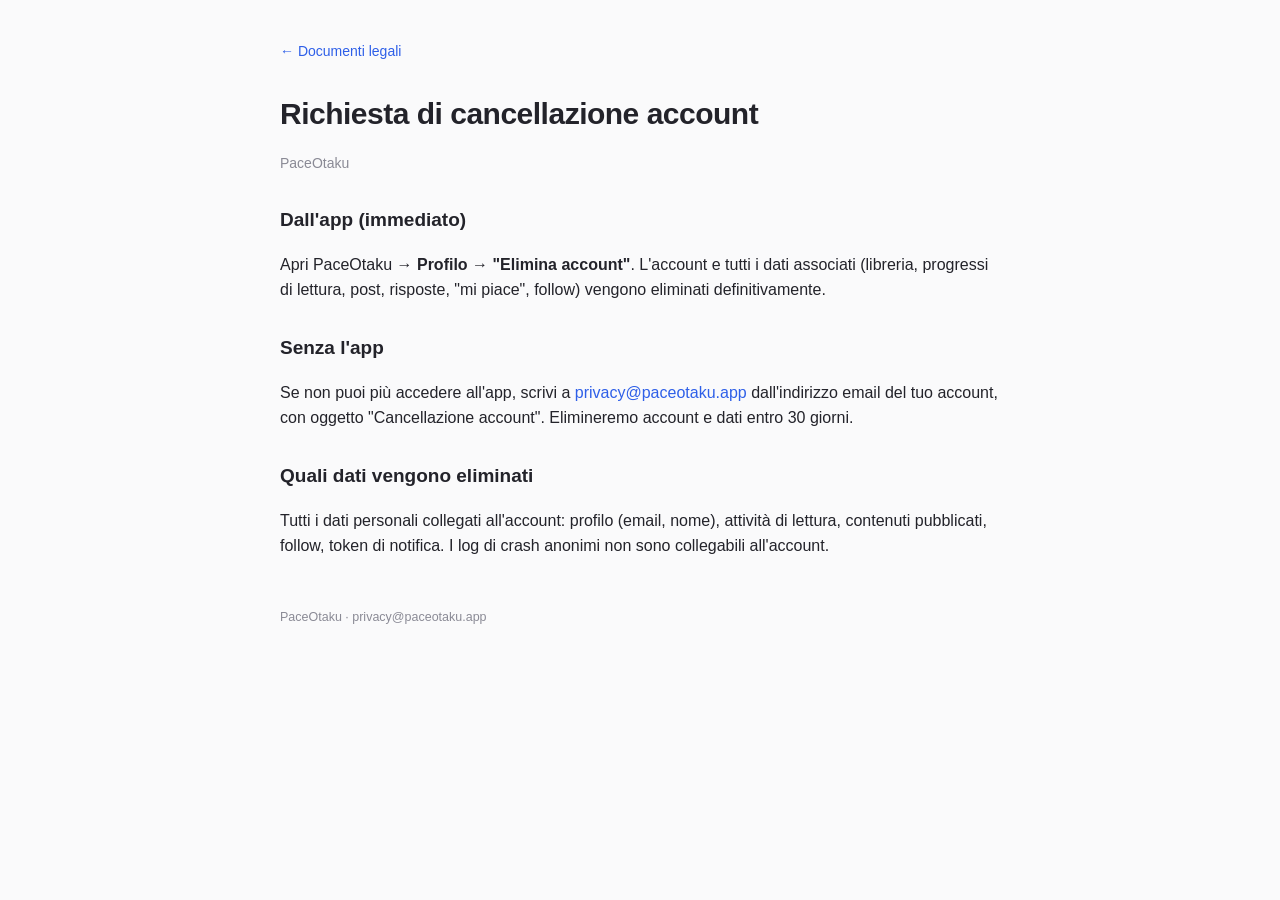
==== cancellazione-account.html @ e78507db "Documenti legali PaceOtaku" ====
<!doctype html><html lang="it"><head><meta charset="utf-8">
<meta name="viewport" content="width=device-width,initial-scale=1">
<title>Cancellazione account — PaceOtaku</title><link rel="stylesheet" href="style.css"></head><body>
<div class="nav"><a href="index.html">← Documenti legali</a></div>
<h1>Richiesta di cancellazione account</h1>
<p class="muted">PaceOtaku</p>
<h2>Dall'app (immediato)</h2>
<p>Apri PaceOtaku → <b>Profilo</b> → <b>"Elimina account"</b>. L'account e tutti i dati associati (libreria, progressi di lettura, post, risposte, "mi piace", follow) vengono eliminati definitivamente.</p>
<h2>Senza l'app</h2>
<p>Se non puoi più accedere all'app, scrivi a <a href="mailto:privacy@paceotaku.app">privacy@paceotaku.app</a> dall'indirizzo email del tuo account, con oggetto "Cancellazione account". Elimineremo account e dati entro 30 giorni.</p>
<h2>Quali dati vengono eliminati</h2>
<p>Tutti i dati personali collegati all'account: profilo (email, nome), attività di lettura, contenuti pubblicati, follow, token di notifica. I log di crash anonimi non sono collegabili all'account.</p>
<footer>PaceOtaku · privacy@paceotaku.app</footer>
</body></html>
---- style.css ----
:root{color-scheme:light dark}
*{box-sizing:border-box}
body{font-family:-apple-system,BlinkMacSystemFont,"Segoe UI",Roboto,Helvetica,Arial,sans-serif;
  max-width:760px;margin:0 auto;padding:32px 20px 64px;line-height:1.6;color:#23232a;background:#fafafb}
@media(prefers-color-scheme:dark){body{color:#e6e6ea;background:#17171b}a{color:#7aa2ff}}
h1{font-size:30px;letter-spacing:-.5px;margin:.2em 0 .1em}
h2{font-size:19px;margin:1.6em 0 .3em}
a{color:#2E5FE8;text-decoration:none}a:hover{text-decoration:underline}
.muted{color:#8a8a95;font-size:14px}
.nav{margin:8px 0 28px;font-size:14px}
.card{display:block;border:1px solid #dcdce4;border-radius:14px;padding:16px 18px;margin:12px 0;text-decoration:none;color:inherit}
@media(prefers-color-scheme:dark){.card{border-color:#33333c}}
.card b{font-size:16px}
footer{margin-top:48px;font-size:12.5px;color:#8a8a95}
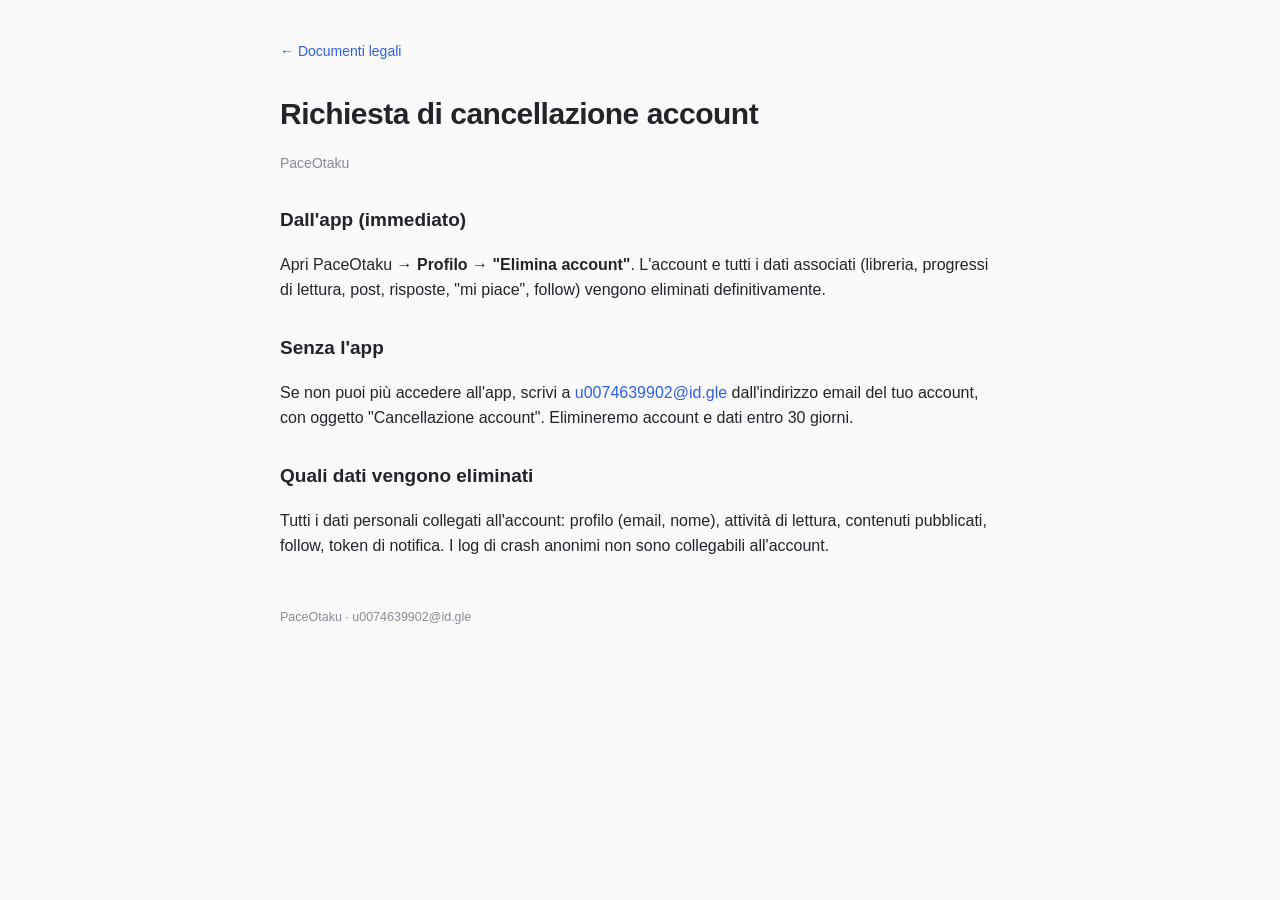
==== commit 15ff2806: "Email di contatto reale" ====
--- a/cancellazione-account.html
+++ b/cancellazione-account.html
@@ -7,8 +7,8 @@
 <h2>Dall'app (immediato)</h2>
 <p>Apri PaceOtaku → <b>Profilo</b> → <b>"Elimina account"</b>. L'account e tutti i dati associati (libreria, progressi di lettura, post, risposte, "mi piace", follow) vengono eliminati definitivamente.</p>
 <h2>Senza l'app</h2>
-<p>Se non puoi più accedere all'app, scrivi a <a href="mailto:privacy@paceotaku.app">privacy@paceotaku.app</a> dall'indirizzo email del tuo account, con oggetto "Cancellazione account". Elimineremo account e dati entro 30 giorni.</p>
+<p>Se non puoi più accedere all'app, scrivi a <a href="mailto:u0074639902@id.gle">u0074639902@id.gle</a> dall'indirizzo email del tuo account, con oggetto "Cancellazione account". Elimineremo account e dati entro 30 giorni.</p>
 <h2>Quali dati vengono eliminati</h2>
 <p>Tutti i dati personali collegati all'account: profilo (email, nome), attività di lettura, contenuti pubblicati, follow, token di notifica. I log di crash anonimi non sono collegabili all'account.</p>
-<footer>PaceOtaku · privacy@paceotaku.app</footer>
+<footer>PaceOtaku · u0074639902@id.gle</footer>
 </body></html>
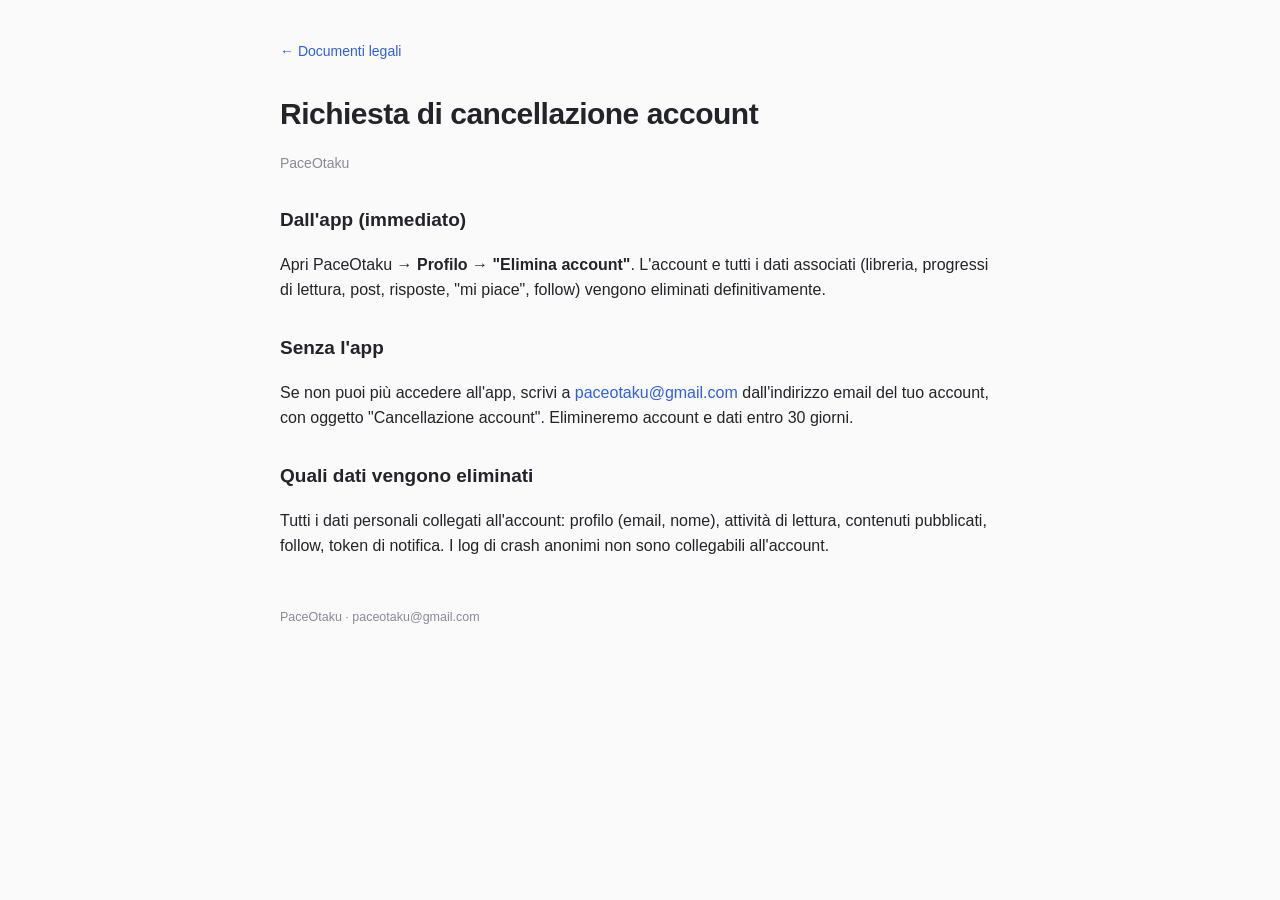
==== commit 937d12a4: "Aggiorna email di contatto → paceotaku@gmail.com Sostituisce u0074639902@id.gle su privacy, terms, c" ====
--- a/cancellazione-account.html
+++ b/cancellazione-account.html
@@ -7,8 +7,8 @@
 <h2>Dall'app (immediato)</h2>
 <p>Apri PaceOtaku → <b>Profilo</b> → <b>"Elimina account"</b>. L'account e tutti i dati associati (libreria, progressi di lettura, post, risposte, "mi piace", follow) vengono eliminati definitivamente.</p>
 <h2>Senza l'app</h2>
-<p>Se non puoi più accedere all'app, scrivi a <a href="mailto:u0074639902@id.gle">u0074639902@id.gle</a> dall'indirizzo email del tuo account, con oggetto "Cancellazione account". Elimineremo account e dati entro 30 giorni.</p>
+<p>Se non puoi più accedere all'app, scrivi a <a href="mailto:paceotaku@gmail.com">paceotaku@gmail.com</a> dall'indirizzo email del tuo account, con oggetto "Cancellazione account". Elimineremo account e dati entro 30 giorni.</p>
 <h2>Quali dati vengono eliminati</h2>
 <p>Tutti i dati personali collegati all'account: profilo (email, nome), attività di lettura, contenuti pubblicati, follow, token di notifica. I log di crash anonimi non sono collegabili all'account.</p>
-<footer>PaceOtaku · u0074639902@id.gle</footer>
+<footer>PaceOtaku · paceotaku@gmail.com</footer>
 </body></html>
